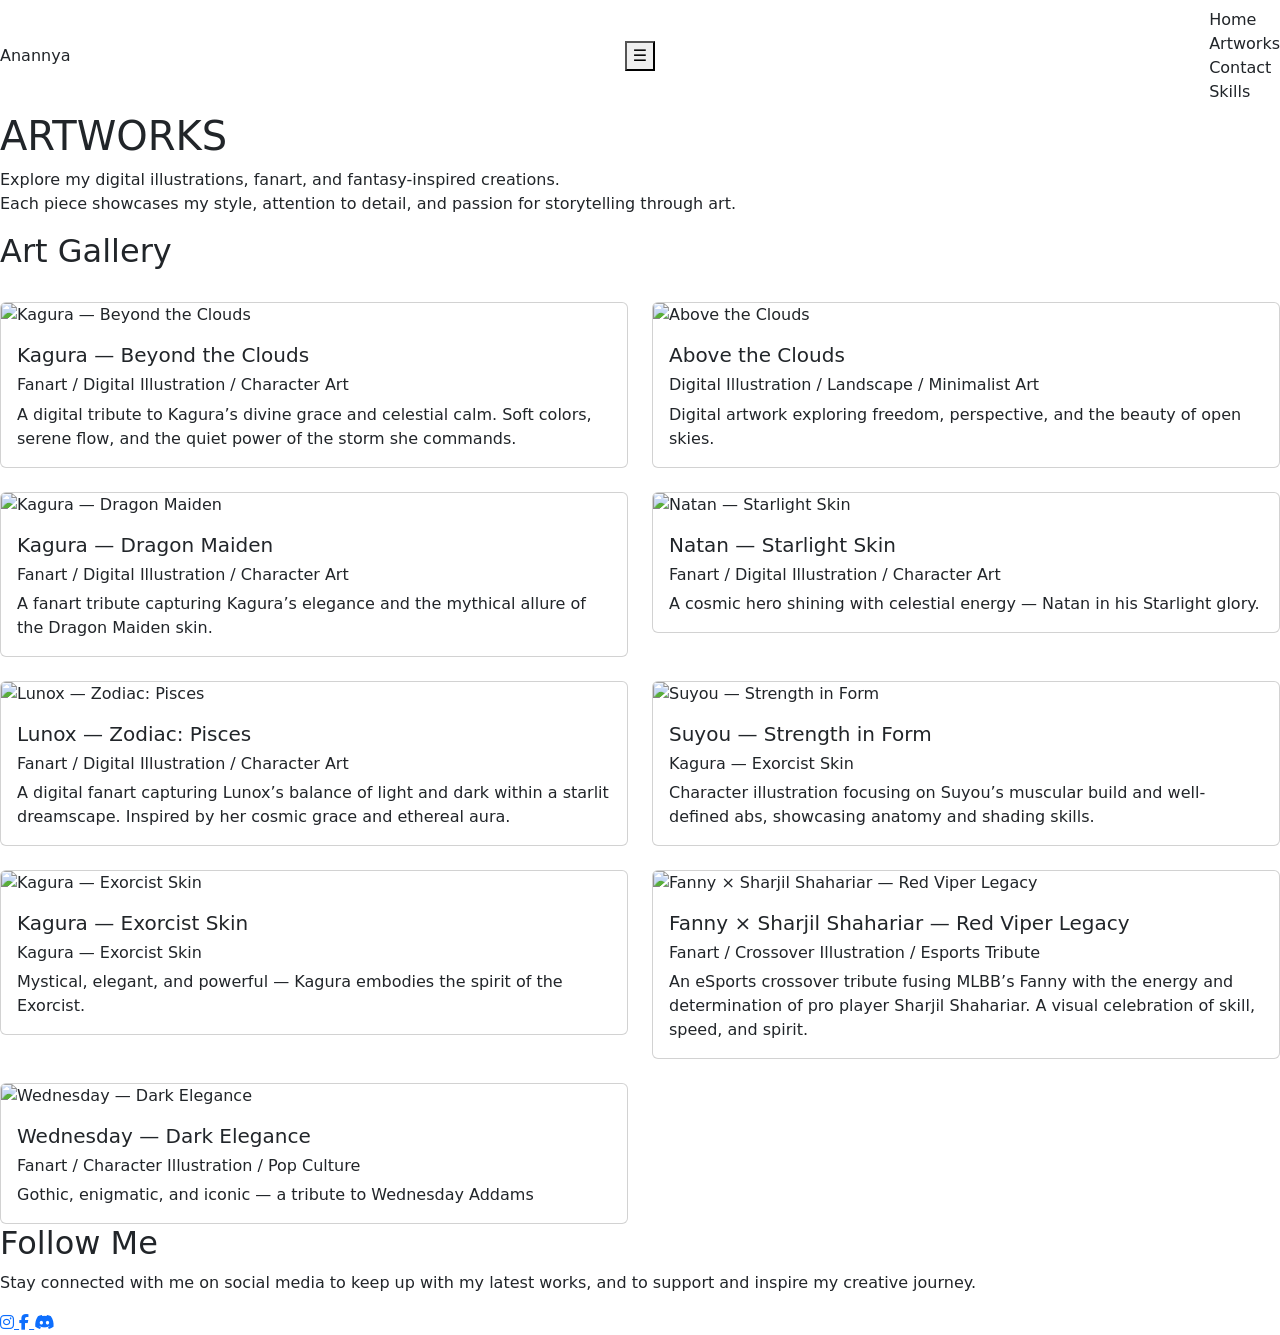
==== artworks.html @ 65e20d94 "Update artworks.html" ====
<!DOCTYPE html>
<html lang="en">
<head>
    <meta charset="UTF-8">
    <meta name="viewport" content="width=device-width, initial-scale=1.0">
    <title>Anannya-Protfolio-Artwork</title>
    <!-- Font Awesome CDN -->
    <link rel="stylesheet" href="https://cdnjs.cloudflare.com/ajax/libs/font-awesome/6.5.0/css/all.min.css" integrity="sha512-eZOKG6q5tYzD6MvZX1kfnZp4zZ5h2V/3FCPgqEwhtZ0Jv6qHENF/l5sZc6Dx9u1juMqzftcD9H9gibG28i/nlA==" crossorigin="anonymous" referrerpolicy="no-referrer" />

    <link rel="stylesheet" href="https://cdnjs.cloudflare.com/ajax/libs/font-awesome/6.5.0/css/all.min.css">

    <link href="https://cdn.jsdelivr.net/npm/bootstrap@5.3.8/dist/css/bootstrap.min.css" rel="stylesheet" integrity="sha384-sRIl4kxILFvY47J16cr9ZwB07vP4J8+LH7qKQnuqkuIAvNWLzeN8tE5YBujZqJLB" crossorigin="anonymous">
    <link rel="stylesheet" href="css/style.css">
    
</head>

<body>
    <header class="hero-artwork">
        <nav class="navbar">
            <div class="brand">Anannya</div>
            <button class="nav-toggle" aria-label="Toggle navigation" onclick="toggleNav()">☰</button>
            <div class="nav-links" id="navLinks">
                <a href="index.html" class="nav-link ">Home</a>
                <a href="artworks.html" class="nav-link active">Artworks</a>
                <a href="contectr.html" class="nav-link">Contact</a>
                <a href="skills.html" class="nav-link">Skills</a>
            </div>
        </nav>


        <div class="hero-content portfolio">
            <div class="portfolio-container">
                
                <div class="artwork-portfolio-text">
                    <h1>ARTWORKS</h1>
                    <p>
                       Explore my digital illustrations, fanart, and fantasy-inspired creations.
                       <br>
                       Each piece showcases my style, attention to detail, and passion for storytelling through art.
                    </p>
                    
                    
                </div>
                
            </div>
        </div>


    </header>


    <main>

        <h2 class="highlight">Art Gallery</h2>
        <br>
        

        <!-- Arts works showcase -->
        <div class="art-section">

            <div class="row row-cols-1 row-cols-md-2 g-4">
                <!-- 1 -->
                <div class="col">
                    <div class="card">
                    <img src="img/art1.jpg" class="card-img-top" alt="Kagura — Beyond the Clouds">
                    <div class="card-body">
                        <h5 class="card-title">Kagura — Beyond the Clouds</h5>
                        <h6 class="catagory">Fanart / Digital Illustration / Character Art</h6>
                        <p class="card-text">A digital tribute to Kagura’s divine grace and celestial calm. Soft colors, serene flow, and the quiet power of the storm she commands.</p>
                    </div>
                    </div>
                </div>
                <!-- 2 -->
                <div class="col">
                    <div class="card">
                    <img src="img/art3.jpg" class="card-img-top" alt="Above the Clouds">
                    <div class="card-body">
                        <h5 class="card-title">Above the Clouds</h5>
                        <h6 class="catagory">Digital Illustration / Landscape / Minimalist Art</h6>
                        <p class="card-text"> Digital artwork exploring freedom, perspective, and the beauty of open skies.</p>
                    </div>
                    </div>
                </div>
                <!-- 3 -->
                <div class="col">
                    <div class="card">
                    <img src="img/art4.jpg" class="card-img-top" alt="Kagura — Dragon Maiden">
                    <div class="card-body">
                        <h5 class="card-title">Kagura — Dragon Maiden</h5>
                        <h6 class="catagory">Fanart / Digital Illustration / Character Art</h6>
                        <p class="card-text"> A fanart tribute capturing Kagura’s elegance and the mythical allure of the Dragon Maiden skin.</p>
                    </div>
                    </div>
                </div>
                <!-- 4 -->
                <div class="col">
                    <div class="card">
                    <img src="img/art6.jpg" class="card-img-top" alt="Natan — Starlight Skin">
                    <div class="card-body">
                        <h5 class="card-title">Natan — Starlight Skin</h5>
                        <h6 class="catagory">Fanart / Digital Illustration / Character Art</h6>
                        <p class="card-text">A cosmic hero shining with celestial energy — Natan in his Starlight glory.</p>
                    </div>
                    </div>
                </div>
                <!-- 5 -->
                <div class="col">
                    <div class="card">
                    <img src="img/art7.jpg" class="card-img-top" alt="Lunox — Zodiac: Pisces">
                    <div class="card-body">
                        <h5 class="card-title">Lunox — Zodiac: Pisces</h5>
                        <h6 class="catagory">Fanart / Digital Illustration / Character Art</h6>
                        <p class="card-text">A digital fanart capturing Lunox’s balance of light and dark within a starlit dreamscape. Inspired by her cosmic grace and ethereal aura.</p>
                    </div>
                    </div>
                </div>
                <!-- 6 -->
                <div class="col">
                    <div class="card">
                    <img src="img/art2.jpg" class="card-img-top" alt="Suyou — Strength in Form">
                    <div class="card-body">
                        <h5 class="card-title">Suyou — Strength in Form</h5>
                        <h6 class="catagory">Kagura — Exorcist Skin</h6>
                        <p class="card-text">Character illustration focusing on Suyou’s muscular build and well-defined abs, showcasing anatomy and shading skills.</p>
                    </div>
                    </div>
                </div>
                <!-- 7 -->
                <div class="col">
                    <div class="card">
                    <img src="img/art5.jpg" class="card-img-top" alt="Kagura — Exorcist Skin">
                    <div class="card-body">
                        <h5 class="card-title">Kagura — Exorcist Skin</h5>
                        <h6 class="catagory">Kagura — Exorcist Skin</h6>
                        <p class="card-text"> Mystical, elegant, and powerful — Kagura embodies the spirit of the Exorcist.</p>
                    </div>
                    </div>
                </div>
                <!-- 8 -->
                <div class="col">
                    <div class="card">
                    <img src="img/art11.jpg" class="card-img-top" alt="Fanny × Sharjil Shahariar — Red Viper Legacy">
                    <div class="card-body">
                        <h5 class="card-title">Fanny × Sharjil Shahariar — Red Viper Legacy</h5>
                        <h6 class="catagory">Fanart / Crossover Illustration / Esports Tribute</h6>
                        <p class="card-text">An eSports crossover tribute fusing MLBB’s Fanny with the energy and determination of pro player Sharjil Shahariar. A visual celebration of skill, speed, and spirit.</p>
                    </div>
                    </div>
                </div>
                <!-- 9 -->
                <div class="col">
                    <div class="card">
                    <img src="img/art10.jpg" class="card-img-top" alt="Wednesday — Dark Elegance">
                    <div class="card-body">
                        <h5 class="card-title">Wednesday — Dark Elegance</h5>
                        <h6 class="catagory">Fanart / Character Illustration / Pop Culture</h6>
                        <p class="card-text">Gothic, enigmatic, and iconic — a tribute to Wednesday Addams</p>
                    </div>
                    </div>
                </div>
                
            </div>
            
        </div>
    </main>

    <!-- footer section start -->
    <footer>
        <div class="footer">
            <h2>Follow Me</h2>
            <p>
            Stay connected with me on social media to keep up with my latest works,  
            and to support and inspire my creative journey.
            </p>
            <div class="social-links">
                <a href="https://www.instagram.com/azukifantasy/" target="_blank" class="social-icon">
                    <i class="fab fa-instagram"></i>
                </a>
                <a href="https://web.facebook.com/azukifantasy" target="_blank" class="social-icon">
                    <i class="fab fa-facebook-f"></i>
                </a>
                <a href="https://discord.gg/UzwzQnHDA" target="_blank" class="social-icon">
                    <i class="fab fa-discord"></i>
                </a>
                

            </div>
            
        </div>
    </footer>



    <script src="js/script.js"></script>
</body>
</html>
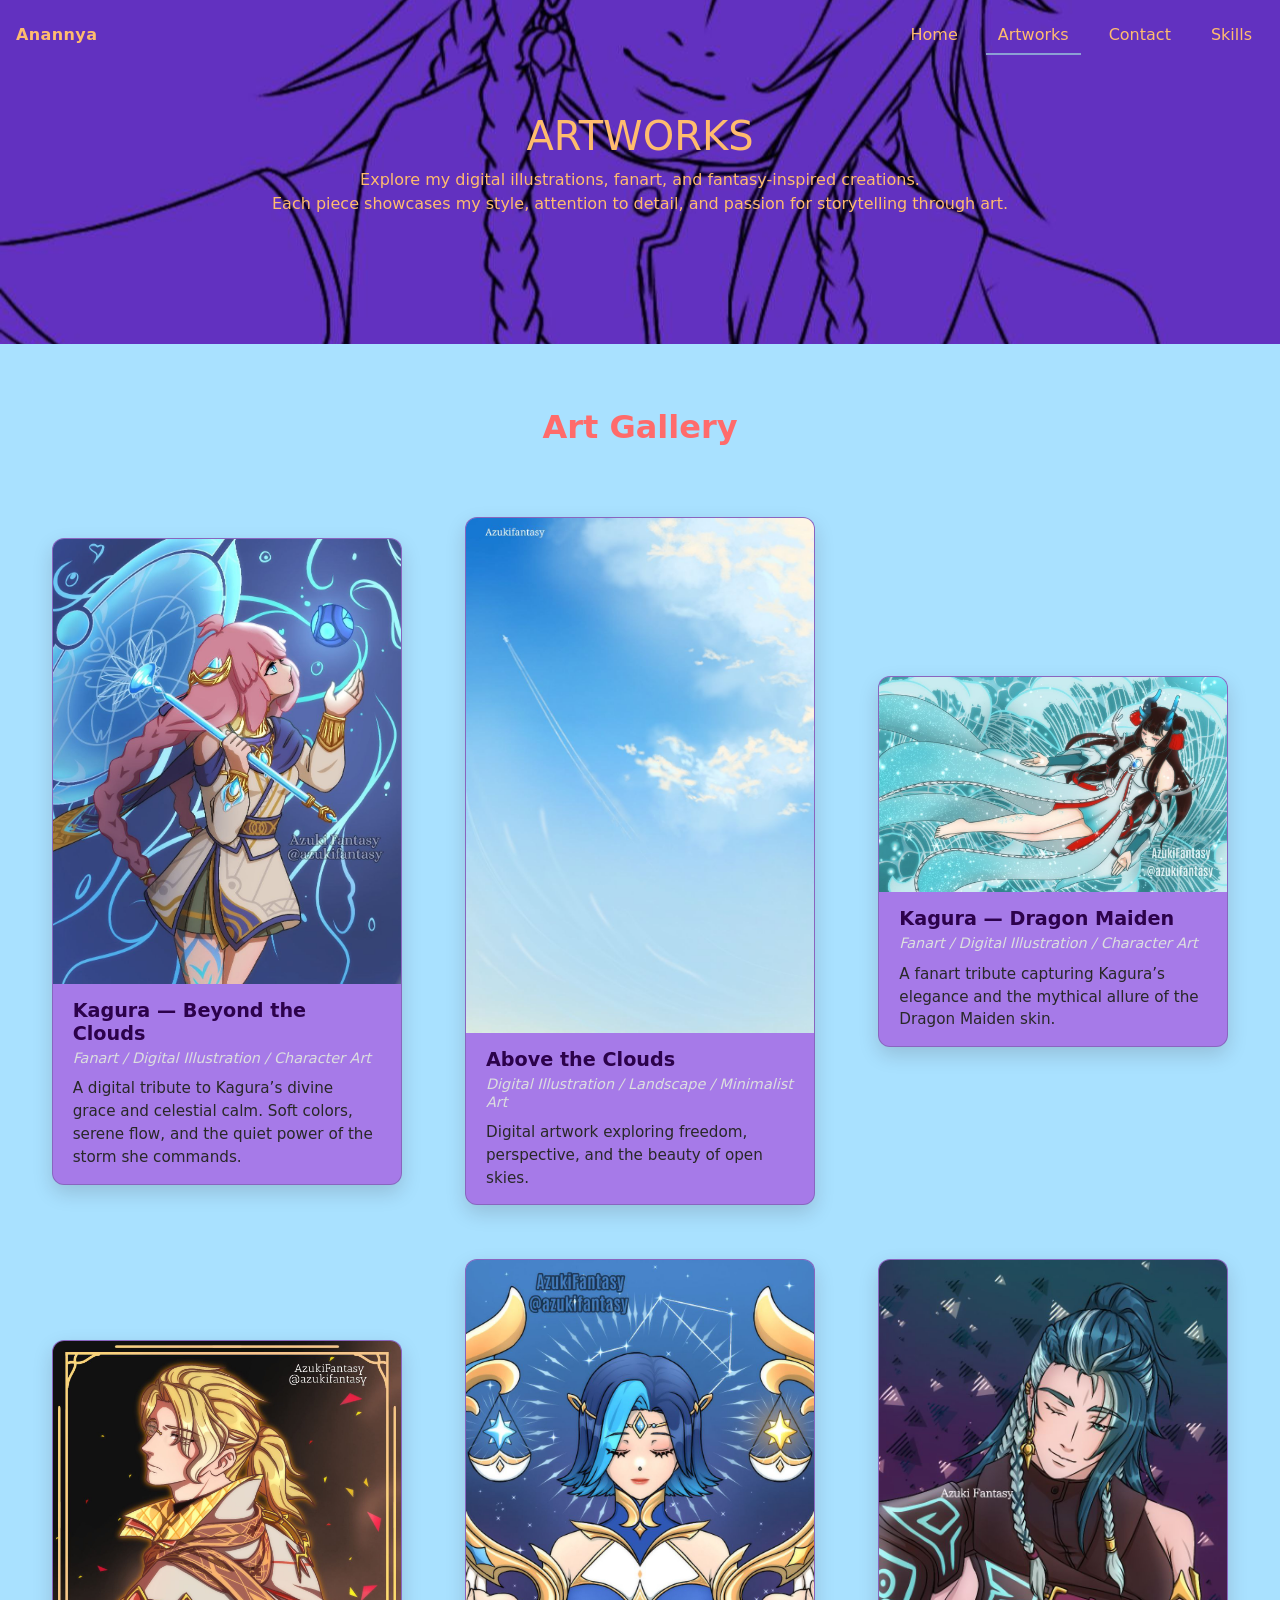
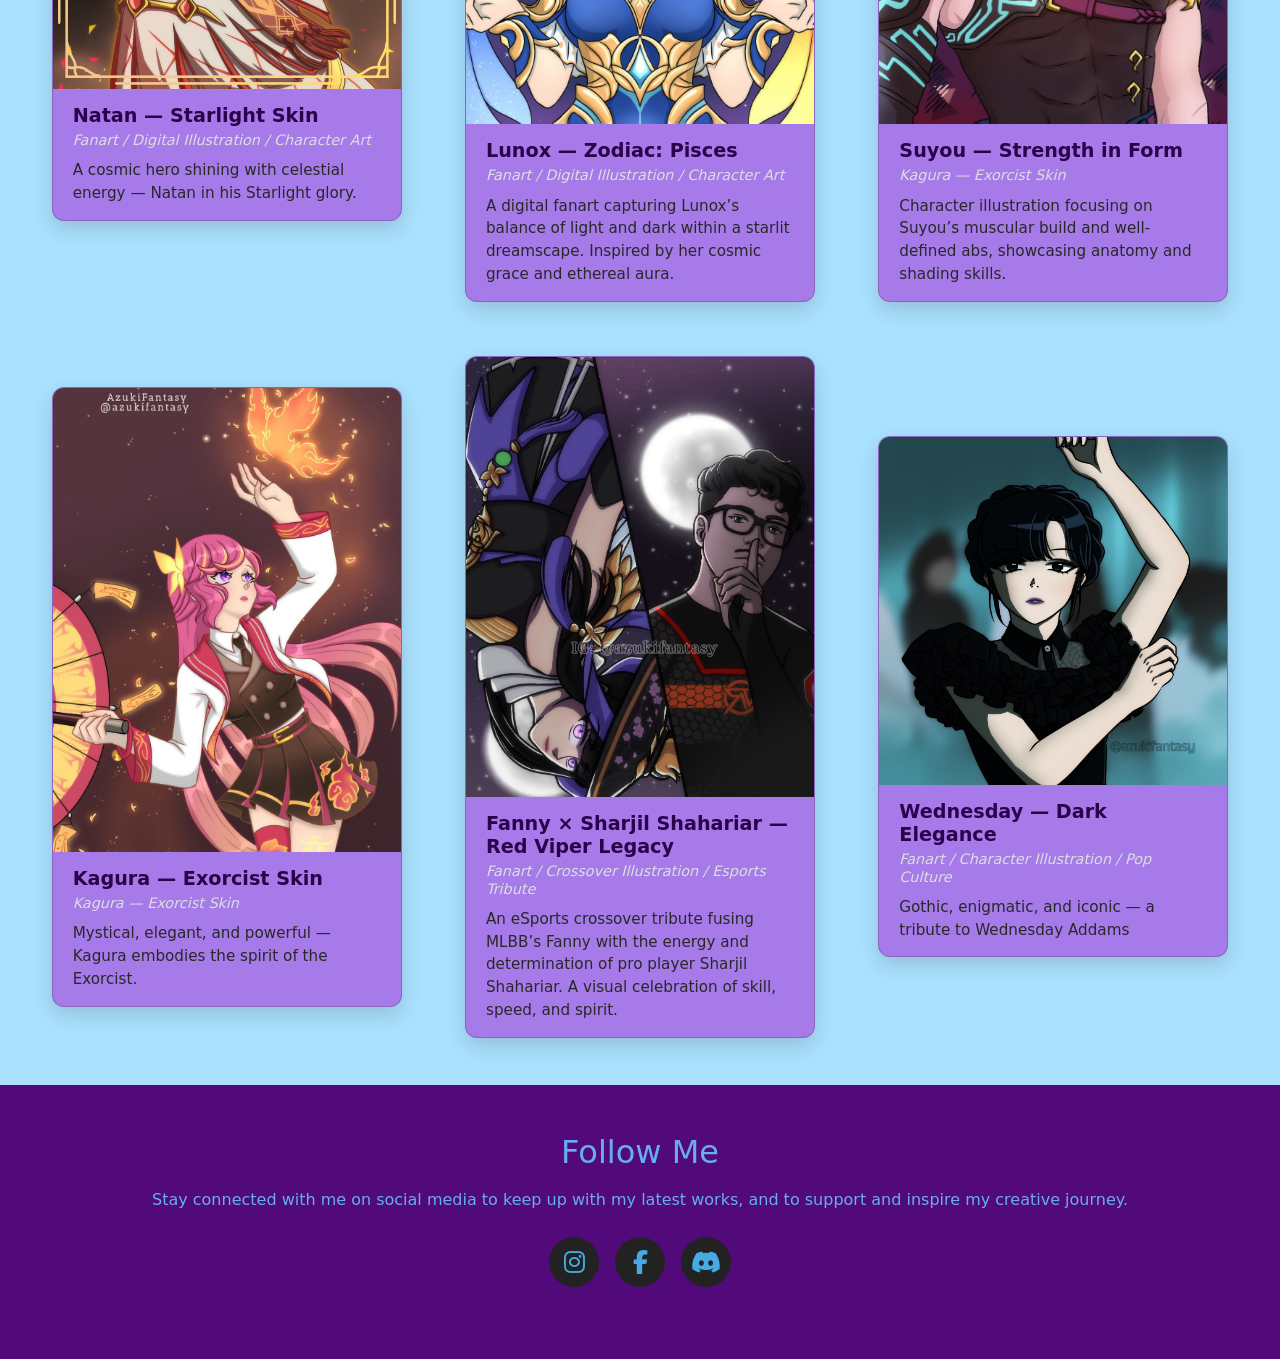
==== commit 7059a973: "Update artworks.html" ====
--- a/artworks.html
+++ b/artworks.html
@@ -58,7 +58,7 @@
         <!-- Arts works showcase -->
         <div class="art-section">
 
-            <div class="row row-cols-1 row-cols-md-2 g-4">
+            <div class="row row-cols-1 row-cols-md-2 row-cols-lg-3 g-4">
                 <!-- 1 -->
                 <div class="col">
                     <div class="card">
@@ -194,3 +194,4 @@
     <script src="js/script.js"></script>
 </body>
 </html>
+
--- a/css/style.css
+++ b/css/style.css
@@ -0,0 +1,499 @@
+
+:root{
+--accent: #b26262;
+--bg-overlay: rgba(0,0,0,0.35);
+--nav-height: 70px;
+}
+*{box-sizing:border-box}
+body,html{margin:0;padding:0;font-family:system-ui,-apple-system,Segoe UI,Roboto,'Noto Sans',sans-serif}
+
+
+/* Navbar */
+.navbar{
+height:var(--nav-height);
+display:flex;
+align-items:center;
+justify-content:space-between;
+padding:0 1rem;
+position:absolute; /* Card Container */
+top:0;left:0;right:0;
+z-index:20;
+
+}
+
+.about-me {
+  background-color: #f3f3f3;
+  color: #222;
+  padding: 4rem 1rem;
+}
+
+.about-container {
+  display: flex;
+  align-items: center;
+  justify-content: center;
+  flex-wrap: wrap;
+  gap: 2.5rem;
+  max-width: 1100px;
+  margin: 0 auto;
+}
+
+.about-image img {
+  width: 250px;
+  height: auto;
+  border-radius: 15px;
+  box-shadow: 0 8px 20px rgba(0,0,0,0.25);
+}
+
+.about-text {
+  flex: 1;
+  min-width: 280px;
+}
+
+.about-text .highlight {
+  color: #ff6b6b;
+  font-weight: 700;
+  margin-bottom: 1rem;
+}
+
+.about-text p {
+  font-size: 1rem;
+  line-height: 1.8;
+  opacity: 0.9;
+}
+
+/* Responsive design for small screens */
+@media (max-width: 768px) {
+  .about-container {
+    flex-direction: column;
+    text-align: center;
+  }
+
+  .about-image img {
+    width: 180px;
+  }
+}
+
+
+.col {
+    padding: 15px;
+    display: flex;
+    justify-content: center; /* Center cards in column */
+}
+
+/* Responsive */
+@media (max-width: 768px) {
+    .card {
+        max-width: 100%;
+    }
+}
+
+.navbar .brand{font-weight:700;letter-spacing:0.4px}
+.nav-links{display:flex;gap:1rem;align-items:center}
+.nav-links a{color:#ffbc6e;text-decoration:none;padding:0.5rem 0.75rem;border-radius:6px}
+.nav-links a:hover{background:rgba(255,255,255,0.08)}
+.btn-primary{background:var(--accent);color:white;padding:0.5rem 0.8rem;border-radius:8px;text-decoration:none}
+
+
+/* mobile toggle */
+.nav-toggle{display:none;
+    background:transparent;
+    border:0;
+    color:#ffbc6e;
+    font-size:1.3rem}
+
+.nav-link {
+  position: relative;
+  color: rgb(56, 4, 4);                 /* normal link color */
+  text-decoration: none;
+  padding: 0.5rem 0.75rem;
+  transition: color 0.3s ease;
+}
+
+.nav-link::after {
+  content: '';                  /* empty content for the line */
+  position: absolute;
+  left: 0;
+  bottom: 0;
+  width: 0%;                    /* hidden by default */
+  height: 2px;                  /* thickness of the line */
+  background-color: #8c9fd4;    /* accent color for the line */
+  transition: width 0.3s ease;
+}
+
+.nav-link:hover::after {
+  width: 100%;                  /* show underline on hover */
+}
+
+.nav-link.active::after {
+  width: 100%;                  /* always show underline for active page */
+}
+
+header.hero {
+ 
+  background-image: url('../img/artwork-bg-1.jpg');
+  background-size: cover;
+  background-position: center;
+  color: #ffbc6e;
+  padding: 3rem 1rem;
+  position: relative;
+}
+header.hero-artwork {
+  
+  background-image: url('../img/artwork-bg-1.jpg');
+  background-size: cover;
+  background-position: center;
+  color: #ffbc6e;
+  padding: 3rem 1rem;
+  position: relative;
+}
+
+
+/* Hero / cover area */
+.hero{
+/* big enough for a cover photo */
+height:70vh; /* change to 60vh - 80vh depending on taste */
+min-height:420px; /* ensures it's big on small screens */
+display:flex;
+align-items:center;
+justify-content:center;
+position:relative;
+color:rgb(129, 84, 84);
+overflow:hidden;
+}
+
+
+
+.hero-content{position:relative;z-index:2;text-align:center;padding:0 1rem;max-width:1100px}
+.hero h1{font-size:clamp(28px,6vw,56px);margin:0 0 0.5rem}
+.hero p{margin:0 0 1.2rem;font-size:clamp(14px,2.2vw,20px);opacity:0.95}
+
+
+.hero .cta{display:inline-flex;gap:0.6rem;flex-wrap:wrap;justify-content:center}
+
+
+/* responsive */
+@media (max-width:900px){
+.nav-links{display:none;position:absolute;top:var(--nav-height);right:1rem;background:rgba(0,0,0,0.6);padding:0.6rem;border-radius:8px;flex-direction:column;min-width:160px}
+.nav-links.show{display:flex}
+.nav-toggle{display:block}
+}
+
+
+/* small aesthetic footer under hero for page flow */
+main{background:#a9e1ff;padding:2rem}
+
+.art-section .card {
+  max-width: 350px;   /* keeps card compact */
+  margin: auto;
+}
+
+.art-section .card-img-top {
+  width: 100%;        /* fills card width */
+  height: auto;       /* natural height, no cropping */
+}
+
+.highlight {
+  text-align: center;      /* centers text horizontally */
+  font-size: 2rem;         /* size of heading */
+  color: #ff6b6b;          /* accent color */
+  margin: 2rem 0;          /* spacing above and below */
+  font-weight: bold;        /* makes the text bold */
+}
+
+
+.hero-content.portfolio {
+  padding: 4rem 2rem;             /* some spacing around */
+  max-width: 1100px;              /* keep content centered */
+  margin: 0 auto;
+}
+
+.portfolio-container {
+  display: flex;
+  align-items: center;            /* vertically center image & text */
+  gap: 2.5rem;                    /* space between image and text */
+  flex-wrap: wrap;                /* responsive on small screens */
+}
+
+.portfolio-image img {
+  width: 250px;                   /* adjust size */
+  height: auto;                   /* maintain aspect ratio */
+  border-radius: 15px;            /* optional rounded corners */
+  box-shadow: 0 8px 20px rgba(0,0,0,0.3); /* subtle shadow */
+}
+
+.portfolio-text {
+  flex: 1;                        /* take remaining space */
+}
+.artwork-portfolio-text {
+  flex: 1;                        /* take remaining space */
+}
+
+
+.portfolio-text h1 {
+  font-size: clamp(28px, 4vw, 42px);
+  margin-bottom: 1rem;
+}
+
+.portfolio-text p {
+  font-size: 1rem;
+  line-height: 1.6;
+  margin-bottom: 1.2rem;
+}
+
+/* Responsive: stack image on top on small screens */
+@media (max-width: 768px) {
+  .portfolio-container {
+    flex-direction: column;
+    text-align: center;
+  }
+
+  .portfolio-image img {
+    width: 180px;                 /* smaller on mobile */
+    margin-bottom: 1rem;
+  }
+
+  .portfolio-text {
+    flex: unset;
+  }
+}
+
+footer {
+  background-color: #520979;
+  color: rgb(103, 173, 243);
+  padding: 3rem 1rem;
+  text-align: center;
+}
+
+footer h2 {
+  font-size: 2rem;
+  margin-bottom: 1rem;
+}
+
+footer p {
+  font-size: 1rem;
+  line-height: 1.6;
+  margin-bottom: 1.5rem;
+}
+
+.social-links {
+  display: flex;
+  justify-content: center;
+  gap: 1rem;
+  flex-wrap: wrap;
+  margin-bottom: 1.5rem;
+}
+
+.social-icon {
+  display: inline-flex;
+  align-items: center;
+  justify-content: center;
+  width: 50px;
+  height: 50px;
+  background-color: #222;
+  color: rgb(69, 171, 226);
+  border-radius: 50%;
+  font-size: 1.5rem;
+  transition: all 0.3s ease;
+  text-decoration: none;   /* removes underline */
+}
+
+
+.social-icon:hover {
+  background-color: #301269;  /* accent color on hover */
+  transform: scale(1.1);
+}
+
+footer .copyright {
+  font-size: 0.9rem;
+  opacity: 0.7;
+}
+
+/* Card Container */
+.col {
+    padding: 15px;
+    display: flex;
+    justify-content: center; /* Center cards in column */
+}
+
+/* Card Styles */
+.card {
+    background-color: #a67ae8; /* white card background */
+    border-radius: 12px; /* rounded corners */
+    box-shadow: 0 8px 20px rgba(36, 1, 1, 0.15); /* subtle shadow */
+    overflow: hidden; /* for rounded corners with image */
+    transition: transform 0.3s, box-shadow 0.3s; /* smooth hover effect */
+    max-width: 300px; /* optional, adjust as needed */
+    display: flex;
+    flex-direction: column;
+}
+
+/* Card Hover Effect */
+.card:hover {
+    transform: translateY(-8px);
+    box-shadow: 0 16px 30px rgb(255, 1, 153);
+}
+
+/* Card Image */
+.card-img-top {
+    width: 100%;
+    height: auto;
+    object-fit: cover;
+    display: block;
+}
+
+/* Card Body */
+.card-body {
+    padding: 15px 20px;
+}
+
+/* Card Title */
+.card-title {
+    font-size: 1.2rem;
+    font-weight: 600;
+    margin-bottom: 5px;
+    color: #2c024b;
+}
+
+/* Category / Subtitle */
+.catagory {
+    font-size: 0.9rem;
+    color: #dcdedf;
+    margin-bottom: 10px;
+    font-style: italic;
+}
+
+/* Card Text */
+.card-text {
+    font-size: 0.95rem;
+    color: #292828;
+    line-height: 1.5;
+}
+
+/* Responsive */
+@media (max-width: 768px) {
+    .card {
+        max-width: 100%;
+    }
+}
+
+.contact-section {
+  padding: 4rem 1rem;
+  background: #f5f5f5;
+}
+
+.contact-container {
+  display: flex;
+  gap: 3rem;
+  flex-wrap: wrap;
+  justify-content: center;
+  align-items: flex-start;
+  max-width: 1100px;
+  margin: 0 auto;
+}
+
+.contact-form {
+  flex: 1;
+  min-width: 300px;
+}
+
+.contact-form input,
+.contact-form textarea {
+  width: 100%;
+  padding: 0.75rem 1rem;
+  border-radius: 8px;
+  border: 1px solid #ccc;
+  margin-bottom: 1rem;
+  font-family: inherit;
+}
+
+.contact-form button {
+  background-color: var(--accent);
+  color: white;
+  padding: 0.7rem 1.5rem;
+  border: none;
+  border-radius: 8px;
+  cursor: pointer;
+  transition: 0.3s;
+}
+
+.contact-form button:hover {
+  background-color: #ff6b6b;
+  transform: scale(1.05);
+}
+
+.contact-info {
+  flex: 1;
+  min-width: 250px;
+  color: #333;
+}
+
+.contact-info h3 {
+  margin-bottom: 1rem;
+}
+
+.contact-info p {
+  margin-bottom: 0.8rem;
+  font-size: 1rem;
+}
+
+.contact-info i {
+  margin-right: 0.6rem;
+  color: var(--accent);
+}
+
+.contact-info .social-links {
+  margin-top: 1rem;
+}
+
+.skills-section {
+  max-width: 900px;
+  margin: 3rem auto;
+  padding: 2rem;
+  text-align: left;
+}
+
+.skills-section h2 {
+  text-align: center;
+  font-weight: bold;
+  margin-bottom: 2rem;
+}
+
+.skill-category {
+  margin-bottom: 2.5rem;
+}
+
+.skill-category h3 {
+  color: #471e7d;
+  margin-bottom: 1rem;
+  font-weight: 600;
+}
+
+.skill {
+  margin-bottom: 0.8rem;
+}
+
+.skill span {
+  display: block;
+  font-weight: 500;
+  margin-bottom: 0.3rem;
+}
+
+.progress {
+  background-color: #056579;
+  border-radius: 8px;
+  height: 12px;
+  overflow: hidden;
+}
+
+.progress-bar {
+  background-color: #8343dc;
+  height: 100%;
+  border-radius: 8px;
+  text-align: right;
+  padding-right: 5px;
+  color: rgb(224, 215, 215);
+  font-size: 0.8rem;
+  line-height: 12px;
+  transition: width 0.5s ease;
+}
+
